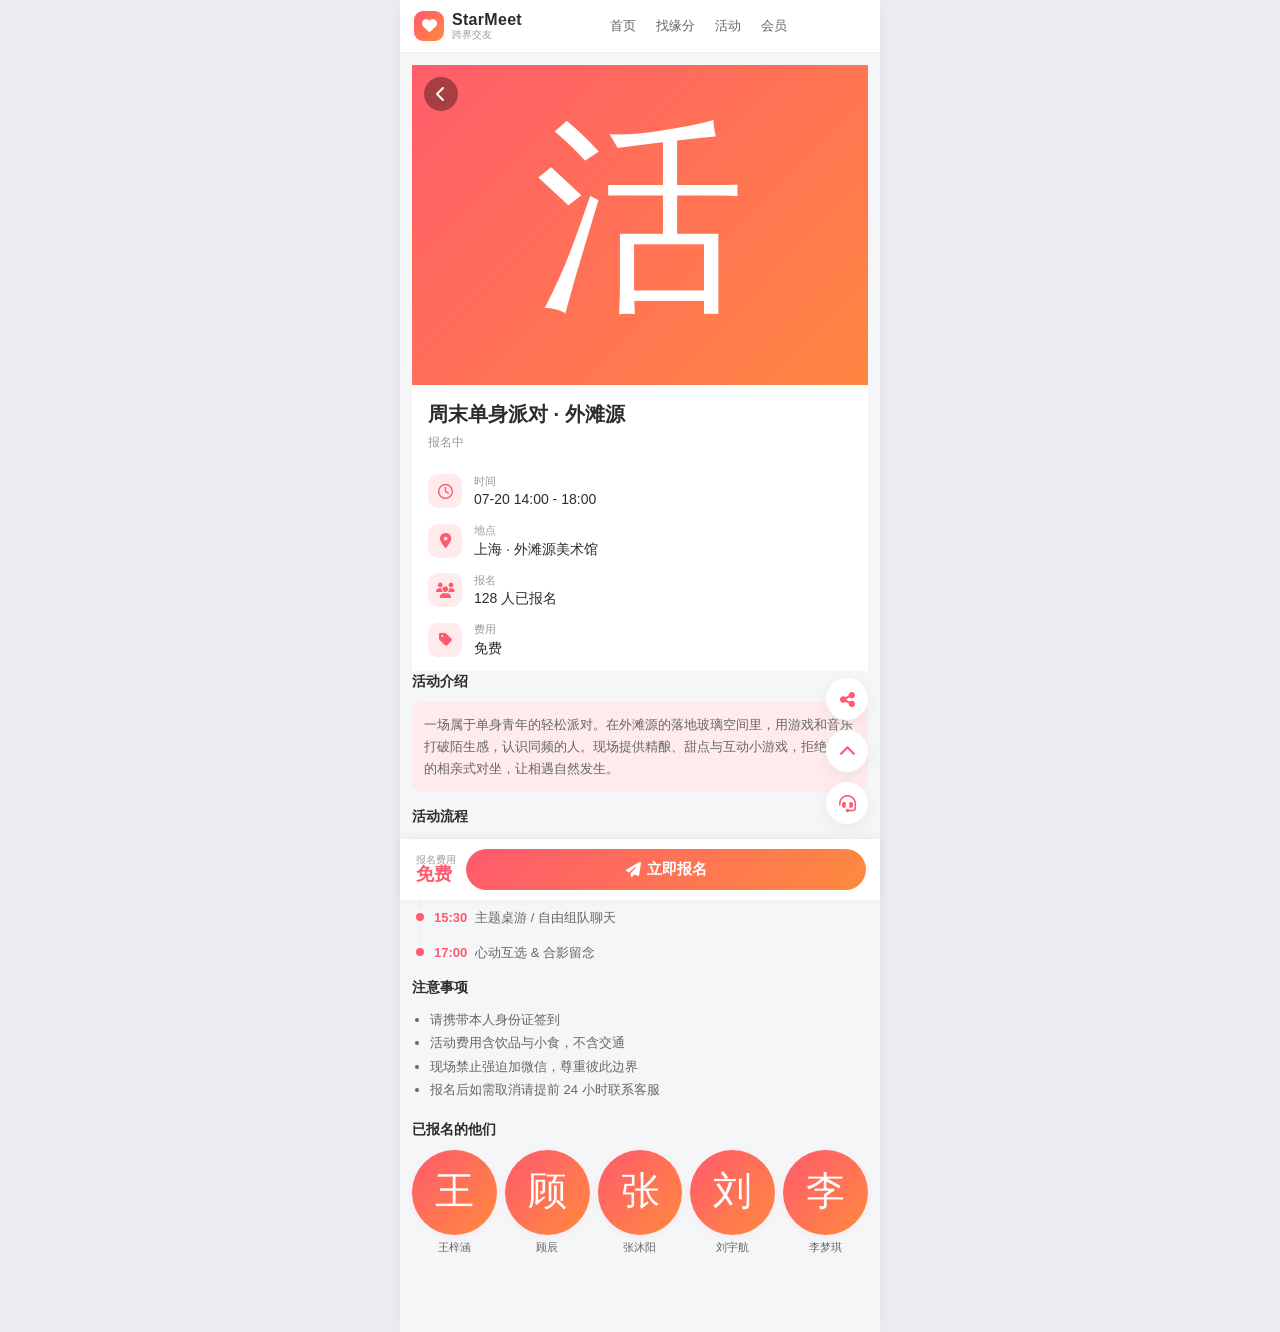
==== activity-detail.html @ fef8a8aa "StarMeet 静态站 v1.0: 主页/找缘分/活动/会员详情 + 活动详情页" ====
<!DOCTYPE html>
<html lang="zh-CN">
<head>
  <meta charset="UTF-8">
  <meta name="viewport" content="width=device-width, initial-scale=1.0, maximum-scale=1.0, user-scalable=no, viewport-fit=cover">
  <meta name="theme-color" content="#ff6b9d">
  <title>活动详情 - StarMeet</title>
  <link rel="stylesheet" href="https://cdnjs.cloudflare.com/ajax/libs/font-awesome/6.4.0/css/all.min.css">
  <link rel="stylesheet" href="assets/css/style.css">
</head>
<body>
  <div id="app">
    <header class="topbar">
      <div class="logo">
        <i class="fas fa-heart"></i>
        <span class="logo-text">
          <span class="site-name">StarMeet</span>
          <span class="site-slogan">跨界交友</span>
        </span>
      </div>
      <nav class="tabs">
        <a class="tab" href="index.html">首页</a>
        <a class="tab" href="match.html">找缘分</a>
        <a class="tab" href="activity.html">活动</a>
        <a class="tab" href="javascript:void(0)" onclick="App.openService()">会员</a>
      </nav>
    </header>

    <main class="content">
      <div class="page active profile-detail-page">
        <!-- 封面大图 -->
        <div class="pdp-header">
          <img id="actCover" src="" alt="活动封面" onerror="avatarFallback(this,'活')">
          <button class="pdp-back-btn" onclick="location.href='activity.html'"><i class="fas fa-chevron-left"></i></button>
        </div>

        <!-- 标题行 -->
        <div class="pdp-name-row">
          <h1 id="actTitle">活动标题</h1>
          <span class="pdp-uid" id="actStatus">报名中</span>
        </div>

        <!-- 信息卡片 -->
        <div class="act-detail-meta">
          <div class="act-meta-row"><i class="far fa-clock"></i><div><span class="label">时间</span><span class="val" id="actTime"></span></div></div>
          <div class="act-meta-row"><i class="fas fa-map-marker-alt"></i><div><span class="label">地点</span><span class="val" id="actLoc"></span></div></div>
          <div class="act-meta-row"><i class="fas fa-users"></i><div><span class="label">报名</span><span class="val" id="actJoined"></span></div></div>
          <div class="act-meta-row"><i class="fas fa-tag"></i><div><span class="label">费用</span><span class="val" id="actPrice"></span></div></div>
        </div>

        <!-- 活动介绍 -->
        <div class="pdp-section">
          <div class="pds-title">活动介绍</div>
          <div id="actIntro" class="act-intro"></div>
        </div>

        <!-- 活动流程 -->
        <div class="pdp-section" style="margin-top:14px;">
          <div class="pds-title">活动流程</div>
          <ul class="act-schedule" id="actSchedule"></ul>
        </div>

        <!-- 注意事项 -->
        <div class="pdp-section" style="margin-top:14px;">
          <div class="pds-title">注意事项</div>
          <ul class="act-tips" id="actTips"></ul>
        </div>

        <!-- 已报名的他们 -->
        <div class="pdp-suggest">
          <div class="psug-header"><div class="psug-title">已报名的他们</div></div>
          <div class="psug-list" id="actParticipants"></div>
        </div>
      </div>
    </main>

    <!-- 底部操作栏 -->
    <div class="pdp-bottom-bar">
      <div class="act-price-box">
        <span class="act-price-label">报名费用</span>
        <span class="act-price-val" id="actPriceFoot"></span>
      </div>
      <button class="pdb-contact-btn" id="actJoinBtn" onclick="App.openService()"><i class="fas fa-paper-plane"></i> 立即报名</button>
    </div>

    <div class="fab-container">
      <a class="fab-btn" onclick="App.sharePage()"><i class="fas fa-share-alt"></i></a>
      <a class="fab-btn" onclick="window.scrollTo({top:0,behavior:'smooth'})"><i class="fas fa-chevron-up"></i></a>
      <a class="fab-btn" onclick="App.openService()"><i class="fas fa-headset"></i></a>
    </div>

    <!-- 客服弹窗 -->
    <div class="modal-mask" id="serviceModal" onclick="if(event.target===this)App.closeService()">
      <div class="service-card">
        <button class="modal-close" onclick="App.closeService()"><i class="fas fa-times"></i></button>
        <div class="service-head"><i class="fas fa-headset"></i><span id="serviceNameVal">StarMeet 客服小助手</span></div>
        <div class="service-qr"><img id="serviceQrImg" src="" alt="客服微信二维码"></div>
        <div class="service-tip">长按二维码识别，或添加下方微信号</div>
        <div class="service-wechat" onclick="App.copyWechat()" title="点击复制">
          <span class="wx-label">微信号</span>
          <span class="wx-id" id="serviceWechatVal">StarMeet_KF</span>
          <i class="fas fa-copy"></i>
        </div>
        <div class="service-copy-hint">点击上方微信号即可复制</div>
      </div>
    </div>

    <div id="toast" class="toast"></div>
  </div>

  <script src="assets/js/main.js"></script>
</body>
</html>
---- assets/css/style.css ----
/* ===========================================================
   StarMeet 静态模仿站 — 共享样式
   设计系统取自 http://111.231.8.205 (StarMeet-跨界交友)
   =========================================================== */

:root {
  --primary: #ff5a6e;
  --primary-light: #ffeaec;
  --primary-dark: #e54e52;
  --gold: #f6c453;
  --green: #4cd964;
  --bg: #f5f6f8;
  --card-bg: #ffffff;
  --text: #2c2c2c;
  --text-2: #666;
  --text-3: #999;
  --border: #eef0f3;
  --shadow-sm: 0 2px 8px rgba(255, 90, 110, 0.08);
  --shadow-md: 0 4px 16px rgba(0, 0, 0, 0.06);
  --shadow-lg: 0 8px 24px rgba(255, 90, 110, 0.12);
  --gradient-primary: linear-gradient(135deg, #ff5a6e 0%, #ff8a3d 100%);
  --gradient-cool: linear-gradient(135deg, #722ed1 0%, #b37feb 100%);
  --safe-bottom: env(safe-area-inset-bottom);
  --app-max: 480px;
}

* { box-sizing: border-box; -webkit-tap-highlight-color: transparent; }

html, body { margin: 0; padding: 0; }

body {
  font-family: -apple-system, BlinkMacSystemFont, "PingFang SC", "Helvetica Neue", "Microsoft YaHei", sans-serif;
  background: #eceef1;
  color: var(--text);
  font-size: 14px;
  -webkit-font-smoothing: antialiased;
  line-height: 1.5;
}

a { text-decoration: none; color: inherit; }
img { display: block; max-width: 100%; }
button { font-family: inherit; cursor: pointer; }

/* 居中手机列（H5 风格） */
#app {
  max-width: var(--app-max);
  margin: 0 auto;
  background: var(--bg);
  min-height: 100vh;
  position: relative;
  box-shadow: 0 0 24px rgba(0, 0, 0, 0.06);
  overflow: hidden;
}

/* ===================== 顶部导航 ===================== */
.topbar {
  position: sticky;
  top: 0;
  z-index: 100;
  display: flex;
  align-items: center;
  gap: 10px;
  padding: 10px 14px;
  background: #fff;
  border-bottom: 1px solid var(--border);
}
.topbar .logo { display: flex; align-items: center; gap: 8px; flex-shrink: 0; }
.topbar .logo .fa-heart {
  color: #fff;
  background: var(--gradient-primary);
  width: 30px; height: 30px;
  border-radius: 9px;
  display: flex; align-items: center; justify-content: center;
  font-size: 15px;
  box-shadow: var(--shadow-sm);
}
.logo-text { display: flex; flex-direction: column; line-height: 1.1; }
.logo-text .site-name { font-weight: 700; font-size: 16px; color: var(--text); letter-spacing: .3px; }
.logo-text .site-slogan { font-size: 10px; color: var(--text-3); }

.topbar .tabs { display: flex; gap: 4px; flex: 1; justify-content: center; overflow-x: auto; }
.topbar .tabs::-webkit-scrollbar { display: none; }
.topbar .tab {
  position: relative;
  padding: 6px 8px;
  font-size: 13px;
  color: var(--text-2);
  white-space: nowrap;
  transition: color .2s;
}
.topbar .tab.active { color: var(--primary); font-weight: 600; }
.topbar .tab.active::after {
  content: "";
  position: absolute;
  left: 50%; transform: translateX(-50%);
  bottom: -2px;
  width: 20px; height: 2px;
  background: var(--primary);
  border-radius: 2px;
}
.topbar-right { flex-shrink: 0; }
.link-btn {
  color: var(--primary);
  font-size: 13px;
  padding: 4px 10px;
  border-radius: 14px;
  background: var(--primary-light);
}

/* ===================== 安全提示 ===================== */
.safety-tip {
  background: #fff7e6;
  color: #ad6800;
  font-size: 12px;
  padding: 7px 14px;
  display: flex;
  align-items: center;
  gap: 6px;
  border-bottom: 1px solid #ffe7ba;
}

/* ===================== 内容区 ===================== */
.content {
  padding: 12px 12px calc(64px + var(--safe-bottom) + 12px);
  min-height: 60vh;
}
.page { animation: fadeIn .25s ease; }
@keyframes fadeIn { from { opacity: 0; transform: translateY(6px); } to { opacity: 1; transform: none; } }

.section-title {
  font-size: 16px;
  font-weight: 700;
  color: var(--text);
  margin: 18px 4px 10px;
  display: flex;
  align-items: center;
  justify-content: space-between;
}
.section-title .more { color: var(--text-3); font-size: 12px; font-weight: normal; }
.section-title-row { display: flex; align-items: center; gap: 8px; }

/* ===================== 轮播 banner ===================== */
.banner-carousel {
  position: relative;
  border-radius: 14px;
  overflow: hidden;
  box-shadow: var(--shadow-sm);
}
.banner-track { display: flex; transition: transform .4s ease; }
.banner-slide {
  position: relative;
  flex: 0 0 100%;
  height: 160px;
  display: flex;
  align-items: flex-end;
  color: #fff;
}
.banner-mask {
  position: absolute; inset: 0;
  background: linear-gradient(180deg, rgba(0,0,0,.05) 0%, rgba(0,0,0,.45) 100%);
}
.banner-content { position: relative; padding: 16px 18px; z-index: 1; }
.banner-content h2 { margin: 0 0 4px; font-size: 20px; font-weight: 700; text-shadow: 0 1px 3px rgba(0,0,0,.25); }
.banner-content p { margin: 0; font-size: 13px; opacity: .95; text-shadow: 0 1px 3px rgba(0,0,0,.25); }
.banner-cta {
  margin-top: 10px;
  display: inline-block;
  background: #fff;
  color: var(--primary);
  padding: 5px 14px;
  border-radius: 16px;
  font-size: 12px;
  font-weight: 600;
}
.banner-dots {
  position: absolute;
  bottom: 8px; right: 12px;
  display: flex; gap: 5px; z-index: 2;
}
.banner-dots .dot {
  width: 6px; height: 6px; border-radius: 50%;
  background: rgba(255,255,255,.5);
  transition: all .3s;
}
.banner-dots .dot.active { background: #fff; width: 14px; border-radius: 3px; }

/* ===================== 快捷入口 ===================== */
.quick-grid {
  display: grid;
  grid-template-columns: repeat(4, 1fr);
  gap: 10px;
  background: #fff;
  border-radius: 14px;
  padding: 14px 8px;
  box-shadow: var(--shadow-sm);
}
.quick-grid .item { text-align: center; cursor: pointer; }
.quick-grid .icon {
  width: 46px; height: 46px;
  margin: 0 auto 6px;
  border-radius: 14px;
  display: flex; align-items: center; justify-content: center;
  font-size: 22px;
  color: #fff;
  background: var(--gradient-primary);
  box-shadow: var(--shadow-sm);
}
.quick-grid .label { font-size: 12px; color: var(--text); font-weight: 500; }
.quick-grid .sub { font-size: 10px; color: var(--text-3); margin-top: 1px; }

/* ===================== 今日之星 ===================== */
.star-row { display: grid; grid-template-columns: repeat(3, 1fr); gap: 10px; }
.star-card {
  background: #fff;
  border-radius: 14px;
  padding: 14px 8px;
  text-align: center;
  box-shadow: var(--shadow-sm);
  cursor: pointer;
  transition: transform .15s;
}
.star-card:active { transform: scale(.97); }
.star-avatar {
  position: relative;
  width: 56px; height: 56px;
  margin: 0 auto 8px;
  border-radius: 50%;
  overflow: hidden;
  border: 2px solid var(--gold);
}
.star-avatar img { width: 100%; height: 100%; object-fit: cover; }
.star-avatar .online-dot {
  position: absolute; right: 2px; bottom: 2px;
  width: 10px; height: 10px; border-radius: 50%;
  background: var(--green); border: 2px solid #fff;
}
.star-name { font-size: 13px; font-weight: 600; color: var(--text); }
.star-meta { font-size: 11px; color: var(--text-3); margin-top: 2px; }
.star-job { font-size: 11px; color: var(--primary); margin-top: 2px; }

/* ===================== 最新嘉宾（左文右图卡片） ===================== */
.member-list { display: flex; flex-direction: column; gap: 10px; }
.member-card {
  display: flex;
  background: #fff;
  border-radius: 14px;
  overflow: hidden;
  box-shadow: var(--shadow-sm);
  cursor: pointer;
  transition: transform .15s;
}
.member-card:active { transform: scale(.99); }
.member-card-photo {
  position: relative;
  width: 110px;
  flex-shrink: 0;
}
.member-card-photo img { width: 100%; height: 100%; min-height: 132px; object-fit: cover; }
.vip-tag {
  position: absolute; top: 8px; left: 8px;
  background: var(--gold); color: #5a3b00;
  font-size: 10px; font-weight: 700;
  padding: 2px 7px; border-radius: 10px;
}
.member-card-info { flex: 1; padding: 12px 12px 10px; display: flex; flex-direction: column; }
.member-card-info .row1 .meta-name { font-size: 16px; font-weight: 700; }
.row-birthjob { display: flex; align-items: baseline; gap: 8px; margin: 4px 0; }
.birth-year { font-size: 17px; font-weight: 700; color: var(--primary); }
.job { font-weight: 500; color: var(--primary); font-size: 12px; }
.row2 { display: flex; flex-wrap: wrap; gap: 4px 10px; font-size: 11px; color: var(--text-3); margin-top: 2px; }
.row3 { margin-top: auto; display: flex; align-items: center; justify-content: space-between; padding-top: 8px; }
.apply-btn {
  background: var(--gradient-primary);
  color: #fff; border: none;
  padding: 6px 14px; border-radius: 16px;
  font-size: 12px; font-weight: 600;
}
.apply-btn.liked { background: #fff0f3; color: var(--primary); border: 1px solid var(--primary); }

/* ===================== 交友活动 / 资讯 横滑卡 ===================== */
.activity-list.activity-row {
  display: flex;
  gap: 10px;
  overflow-x: auto;
  padding-bottom: 4px;
  scroll-snap-type: x mandatory;
}
.activity-list.activity-row::-webkit-scrollbar { display: none; }
.activity-list.activity-row { cursor: grab; }
.activity-list.activity-row:active { cursor: grabbing; }
.activity-list.activity-row * { user-select: none; -webkit-user-select: none; }
.activity-card {
  flex: 0 0 230px;
  scroll-snap-align: start;
  background: #fff;
  border-radius: 14px;
  overflow: hidden;
  box-shadow: var(--shadow-sm);
  cursor: pointer;
}
.activity-cover {
  height: 110px;
  position: relative;
  display: flex; align-items: flex-end;
}
.status-badge {
  position: absolute; top: 8px; left: 8px;
  background: rgba(0,0,0,.55); color: #fff;
  font-size: 10px; padding: 2px 8px; border-radius: 10px;
}
.activity-info { padding: 10px 12px 12px; }
.activity-title { font-size: 14px; font-weight: 600; color: var(--text); }
.activity-countdown { font-size: 12px; color: var(--primary); margin-top: 4px; }
.activity-countdown b { font-weight: 700; }
.activity-place { font-size: 11px; color: var(--text-3); margin-top: 4px; }

.article-card {
  flex: 0 0 200px;
  scroll-snap-align: start;
  background: #fff;
  border-radius: 14px;
  overflow: hidden;
  box-shadow: var(--shadow-sm);
  cursor: pointer;
}
.article-thumb { height: 96px; }
.article-info { padding: 8px 10px 10px; }
.article-title { font-size: 13px; font-weight: 600; color: var(--text); line-height: 1.4;
  display: -webkit-box; -webkit-line-clamp: 2; -webkit-box-orient: vertical; overflow: hidden; }
.article-meta { display: flex; gap: 10px; font-size: 11px; color: var(--text-3); margin-top: 6px; }

/* ===================== 找缘分：用户网格 ===================== */
.filter-bar {
  display: flex;
  gap: 8px;
  overflow-x: auto;
  padding: 4px 0 8px;
}
.filter-bar::-webkit-scrollbar { display: none; }
.chip {
  flex-shrink: 0;
  padding: 6px 14px;
  background: #fff;
  border-radius: 18px;
  font-size: 13px;
  color: var(--text-2);
  border: 1px solid var(--border);
  cursor: pointer;
  transition: all .2s;
}
.chip.active { background: var(--primary); color: #fff; border-color: var(--primary); }

.user-grid {
  display: grid;
  grid-template-columns: repeat(2, 1fr);
  gap: 10px;
  margin-top: 6px;
}
.grid-card {
  position: relative;
  background: #fff;
  border-radius: 14px;
  overflow: hidden;
  box-shadow: var(--shadow-sm);
  cursor: pointer;
  transition: transform .15s;
}
.grid-card:active { transform: scale(.98); }
.grid-card > img {
  width: 100%; height: 200px; object-fit: cover;
}
.grid-card .vip-tag { position: absolute; top: 8px; left: 8px; }
.grid-card .info { padding: 8px 10px 10px; }
.grid-card .name { font-size: 14px; font-weight: 600; color: var(--text); }
.grid-card .meta { font-size: 11px; color: var(--text-3); margin-top: 2px;
  white-space: nowrap; overflow: hidden; text-overflow: ellipsis; }
.grid-card .like {
  margin-top: 8px;
  width: 100%;
  background: var(--primary-light);
  color: var(--primary);
  border: 1px solid var(--primary);
  border-radius: 16px;
  padding: 6px 0;
  font-size: 12px; font-weight: 600;
  display: flex; align-items: center; justify-content: center; gap: 5px;
}
.grid-card .like.liked { background: var(--primary); color: #fff; }

/* ===================== 活动页：列表卡片 ===================== */
.act-card {
  background: #fff;
  border-radius: 14px;
  overflow: hidden;
  margin-bottom: 12px;
  cursor: pointer;
  box-shadow: var(--shadow-sm);
  transition: transform .15s;
}
.act-card:active { transform: scale(.99); }
.act-card > img { width: 100%; height: 160px; object-fit: cover; }
.act-card .body { padding: 12px 14px 14px; }
.act-card h3 { margin: 0 0 6px; font-size: 16px; font-weight: 700; color: var(--text); }
.act-card .meta { color: var(--text-3); font-size: 12px; line-height: 1.7; }
.act-card .footer {
  display: flex; justify-content: space-between; align-items: center;
  margin-top: 10px; padding-top: 10px; border-top: 1px solid var(--border);
}
.act-card .price { font-size: 15px; font-weight: 700; color: var(--primary); }
.act-card .price.free { color: var(--green); }
.act-card .join-btn {
  background: var(--gradient-primary); color: #fff;
  font-size: 12px; padding: 5px 12px; border-radius: 14px;
}

/* ===================== 会员详情页 ===================== */
.profile-detail-page { background: var(--bg); }
.pdp-header {
  position: relative;
  height: 320px;
  background: var(--gradient-primary);
}
.pdp-header > img { width: 100%; height: 100%; object-fit: cover; }
.pdp-back-btn {
  position: absolute; top: 12px; left: 12px;
  width: 34px; height: 34px; border-radius: 50%;
  background: rgba(0,0,0,.35); color: #fff; border: none;
  font-size: 16px; display: flex; align-items: center; justify-content: center;
}
.pdp-name-row { background: #fff; padding: 14px 16px 10px; }
.pdp-name-row h1 {
  margin: 0; font-size: 20px; font-weight: 700; color: var(--text);
  display: flex; align-items: center; gap: 6px;
}
.pdp-gender-icon .fa-mars { color: #4a9dff; }
.pdp-gender-icon .fa-venus { color: var(--primary); }
.pdp-uid { font-size: 12px; color: var(--text-3); margin-top: 4px; display: block; }
.pdp-location { font-size: 12px; color: var(--text-2); margin-top: 4px; display: flex; align-items: center; gap: 4px; }

.pdp-tags { display: flex; flex-wrap: wrap; gap: 6px; padding: 10px 16px; background: #fff; }
.pdp-tag {
  font-size: 12px; padding: 4px 10px; border-radius: 12px; font-weight: 500;
}
.pdp-tag-age { background: #fff0f3; color: var(--primary); }
.pdp-tag-height { background: #eef6ff; color: #4a9dff; }
.pdp-tag-zodiac { background: #fff7e6; color: #d48806; }
.pdp-tag-job { background: #f6f0ff; color: #722ed1; }
.pdp-tag-income { background: #e9f9ee; color: #2ba84a; }

.pdp-tabs {
  display: flex;
  background: #fff;
  margin-top: 8px;
  border-bottom: 1px solid var(--border);
}
.pdp-tab {
  flex: 1; text-align: center;
  padding: 12px 0; font-size: 14px; color: var(--text-2);
  position: relative; cursor: pointer;
}
.pdp-tab.active { color: var(--primary); font-weight: 600; }
.pdp-tab.active::after {
  content: ""; position: absolute; bottom: 0; left: 50%; transform: translateX(-50%);
  width: 28px; height: 3px; background: var(--primary); border-radius: 2px;
}
.pdp-tab-panel { display: none; padding: 14px 16px; }
.pdp-tab-panel.active { display: block; }

.pds-title { font-size: 14px; font-weight: 700; margin-bottom: 10px; color: var(--text); }
.pds-grid { display: grid; grid-template-columns: repeat(2, 1fr); gap: 10px; }
.pds-field {
  background: #fff; border-radius: 10px; padding: 10px 12px;
  display: flex; flex-direction: column; gap: 3px;
}
.pds-field.pds-full { grid-column: 1 / -1; }
.pds-field .label { font-size: 11px; color: var(--text-3); }
.pds-field .value { font-size: 13px; color: var(--text); }

.pdp-suggest { margin-top: 18px; }
.psug-header { margin-bottom: 10px; }
.psug-title { font-size: 14px; font-weight: 700; }
.psug-list { display: grid; grid-template-columns: repeat(5, 1fr); gap: 8px; }
.psug-item { text-align: center; cursor: pointer; }
.psug-avatar { width: 100%; aspect-ratio: 1; border-radius: 50%; overflow: hidden; box-shadow: var(--shadow-sm); }
.psug-avatar img { width: 100%; height: 100%; object-fit: cover; }
.psug-name { font-size: 11px; color: var(--text-2); margin-top: 4px;
  white-space: nowrap; overflow: hidden; text-overflow: ellipsis; }

.pdp-bottom-bar {
  position: fixed; left: 50%; transform: translateX(-50%);
  bottom: 0; width: 100%; max-width: var(--app-max);
  background: #fff;
  display: flex; align-items: center; gap: 10px;
  padding: 10px 14px;
  padding-bottom: calc(10px + var(--safe-bottom));
  box-shadow: 0 -2px 10px rgba(0,0,0,.06);
  z-index: 90;
}
.pdp-bottom-bar .pdb-action {
  background: none; border: none;
  display: flex; flex-direction: column; align-items: center;
  font-size: 11px; color: var(--text-2); gap: 2px; flex-shrink: 0;
}
.pdp-bottom-bar .pdb-like-btn.liked { color: var(--primary); }
.pdp-bottom-bar .pdb-contact-btn {
  flex: 1;
  background: var(--gradient-primary); color: #fff; border: none;
  border-radius: 24px; padding: 11px 0; font-size: 15px; font-weight: 600;
  display: flex; align-items: center; justify-content: center; gap: 6px;
}
.pdp-bottom-bar .pdb-contact-btn.disabled {
  background: #c9ced6; color: #fff; cursor: not-allowed;
}
.profile-detail-page .content { padding-bottom: calc(70px + var(--safe-bottom)); }

/* ===================== 活动详情 ===================== */
.act-detail-meta {
  background: #fff; padding: 12px 16px;
  display: flex; flex-direction: column; gap: 12px;
}
.act-meta-row { display: flex; align-items: center; gap: 12px; }
.act-meta-row > i {
  width: 34px; height: 34px; border-radius: 10px;
  background: var(--primary-light); color: var(--primary);
  display: flex; align-items: center; justify-content: center;
  font-size: 15px; flex-shrink: 0;
}
.act-meta-row .label { display: block; font-size: 11px; color: var(--text-3); }
.act-meta-row .val { display: block; font-size: 14px; color: var(--text); font-weight: 500; }

.act-intro {
  font-size: 13px; line-height: 1.7; color: var(--text-2);
  background: var(--primary-light); padding: 12px; border-radius: 10px;
}

.act-schedule { list-style: none; margin: 0; padding: 0; }
.act-schedule li {
  position: relative; padding: 0 0 16px 22px;
  font-size: 13px; color: var(--text-2); line-height: 1.5;
}
.act-schedule li::before {
  content: ""; position: absolute; left: 4px; top: 5px;
  width: 8px; height: 8px; border-radius: 50%; background: var(--primary);
}
.act-schedule li::after {
  content: ""; position: absolute; left: 7px; top: 13px; bottom: 0;
  width: 2px; background: var(--border);
}
.act-schedule li:last-child { padding-bottom: 0; }
.act-schedule li:last-child::after { display: none; }
.act-schedule .t { color: var(--primary); font-weight: 600; margin-right: 8px; }

.act-tips { margin: 0; padding-left: 18px; }
.act-tips li { font-size: 13px; color: var(--text-2); line-height: 1.8; }

.act-price-box { display: flex; flex-direction: column; line-height: 1.1; flex-shrink: 0; padding-left: 2px; }
.act-price-label { font-size: 10px; color: var(--text-3); }
.act-price-val { font-size: 18px; font-weight: 700; color: var(--primary); }

/* ===================== 底部悬浮导航 ===================== */
.bottombar {
  position: fixed; left: 50%; transform: translateX(-50%);
  bottom: 0; width: 100%; max-width: var(--app-max);
  background: #fff;
  display: flex;
  border-top: 1px solid var(--border);
  padding-bottom: var(--safe-bottom);
  z-index: 95;
}
.btm-btn {
  flex: 1; text-align: center; padding: 7px 0 6px;
  font-size: 11px; color: var(--text-3);
  display: flex; flex-direction: column; align-items: center; gap: 2px;
}
.btm-btn i { font-size: 18px; }
.btm-btn.active { color: var(--primary); }
.btm-btn.active i { transform: scale(1.05); }

/* ===================== 悬浮按钮 ===================== */
.fab-container {
  position: fixed; right: max(12px, calc(50% - var(--app-max)/2 + 12px));
  bottom: 76px;
  display: flex; flex-direction: column; gap: 10px;
  z-index: 96;
}
.fab-btn {
  width: 42px; height: 42px; border-radius: 50%;
  background: #fff; box-shadow: var(--shadow-md);
  display: flex; align-items: center; justify-content: center;
  color: var(--primary); font-size: 17px;
  transition: transform .15s;
}
.fab-btn:active { transform: scale(.9); }

/* ===================== 通用 ===================== */
.empty { text-align: center; color: var(--text-3); padding: 40px 0; font-size: 13px; }
.empty .icon { font-size: 36px; margin-bottom: 8px; }
.loading { text-align: center; color: var(--text-3); padding: 30px 0; font-size: 13px; }

.toast {
  position: fixed; left: 50%; top: 50%;
  transform: translate(-50%, -50%);
  background: rgba(0,0,0,.8); color: #fff;
  padding: 10px 18px; border-radius: 10px; font-size: 13px;
  z-index: 9999; opacity: 0; pointer-events: none;
  transition: opacity .25s; max-width: 70%; text-align: center;
}
.toast.show { opacity: 1; }

/* 头像占位（无图时渐变 + 首字） */
.avatar-fallback {
  display: flex; align-items: center; justify-content: center;
  color: #fff; font-weight: 600; background: var(--gradient-primary);
}

/* ===================== 首页轮播：上传工具 ===================== */
.banner-carousel { position: relative; }
.banner-tools {
  position: absolute; right: 10px; bottom: 10px; z-index: 5;
  display: flex; gap: 6px;
}
.banner-upload, .banner-reset {
  border: none; border-radius: 14px; padding: 5px 12px;
  font-size: 12px; color: #fff; cursor: pointer;
  background: rgba(0,0,0,.45);
  display: inline-flex; align-items: center; gap: 4px;
}
.banner-upload:active, .banner-reset:active { transform: scale(.95); }
.banner-reset { background: rgba(255,90,110,.75); }
.banner-img { width: 100%; height: 100%; object-fit: cover; display: block; }

/* ===================== 客服弹窗 ===================== */
.modal-mask {
  position: fixed; inset: 0; z-index: 10000;
  background: rgba(0,0,0,.5);
  display: none; align-items: center; justify-content: center;
  padding: 24px;
}
.modal-mask.show { display: flex; }
.service-card {
  position: relative; width: 100%; max-width: 320px;
  background: #fff; border-radius: 18px; padding: 28px 22px 22px;
  text-align: center; box-shadow: var(--shadow-lg);
  animation: pop .2s ease;
}
@keyframes pop { from { transform: scale(.9); opacity: 0; } to { transform: scale(1); opacity: 1; } }
.modal-close {
  position: absolute; top: 10px; right: 12px;
  border: none; background: transparent; color: var(--text-3);
  font-size: 18px; cursor: pointer;
}
.service-head {
  display: flex; align-items: center; justify-content: center; gap: 8px;
  font-size: 16px; font-weight: 600; color: var(--text);
  margin-bottom: 16px;
}
.service-head i { color: var(--primary); }
.service-qr {
  width: 200px; height: 200px; margin: 0 auto 12px;
  border: 1px solid var(--border); border-radius: 12px; padding: 8px;
  background: #fff;
}
.service-qr img { width: 100%; height: 100%; object-fit: contain; }
.service-tip { font-size: 12px; color: var(--text-3); margin-bottom: 14px; }
.service-wechat {
  display: inline-flex; align-items: center; gap: 8px;
  background: var(--primary-light); color: var(--primary-dark);
  border-radius: 12px; padding: 10px 16px; cursor: pointer;
  font-size: 15px; font-weight: 600; transition: transform .12s;
}
.service-wechat:active { transform: scale(.97); }
.service-wechat .wx-label { font-size: 12px; font-weight: 400; color: var(--text-2); }
.service-wechat .wx-id { letter-spacing: .5px; }
.service-wechat i { font-size: 13px; opacity: .8; }
.service-copy-hint { font-size: 11px; color: var(--text-3); margin-top: 8px; }
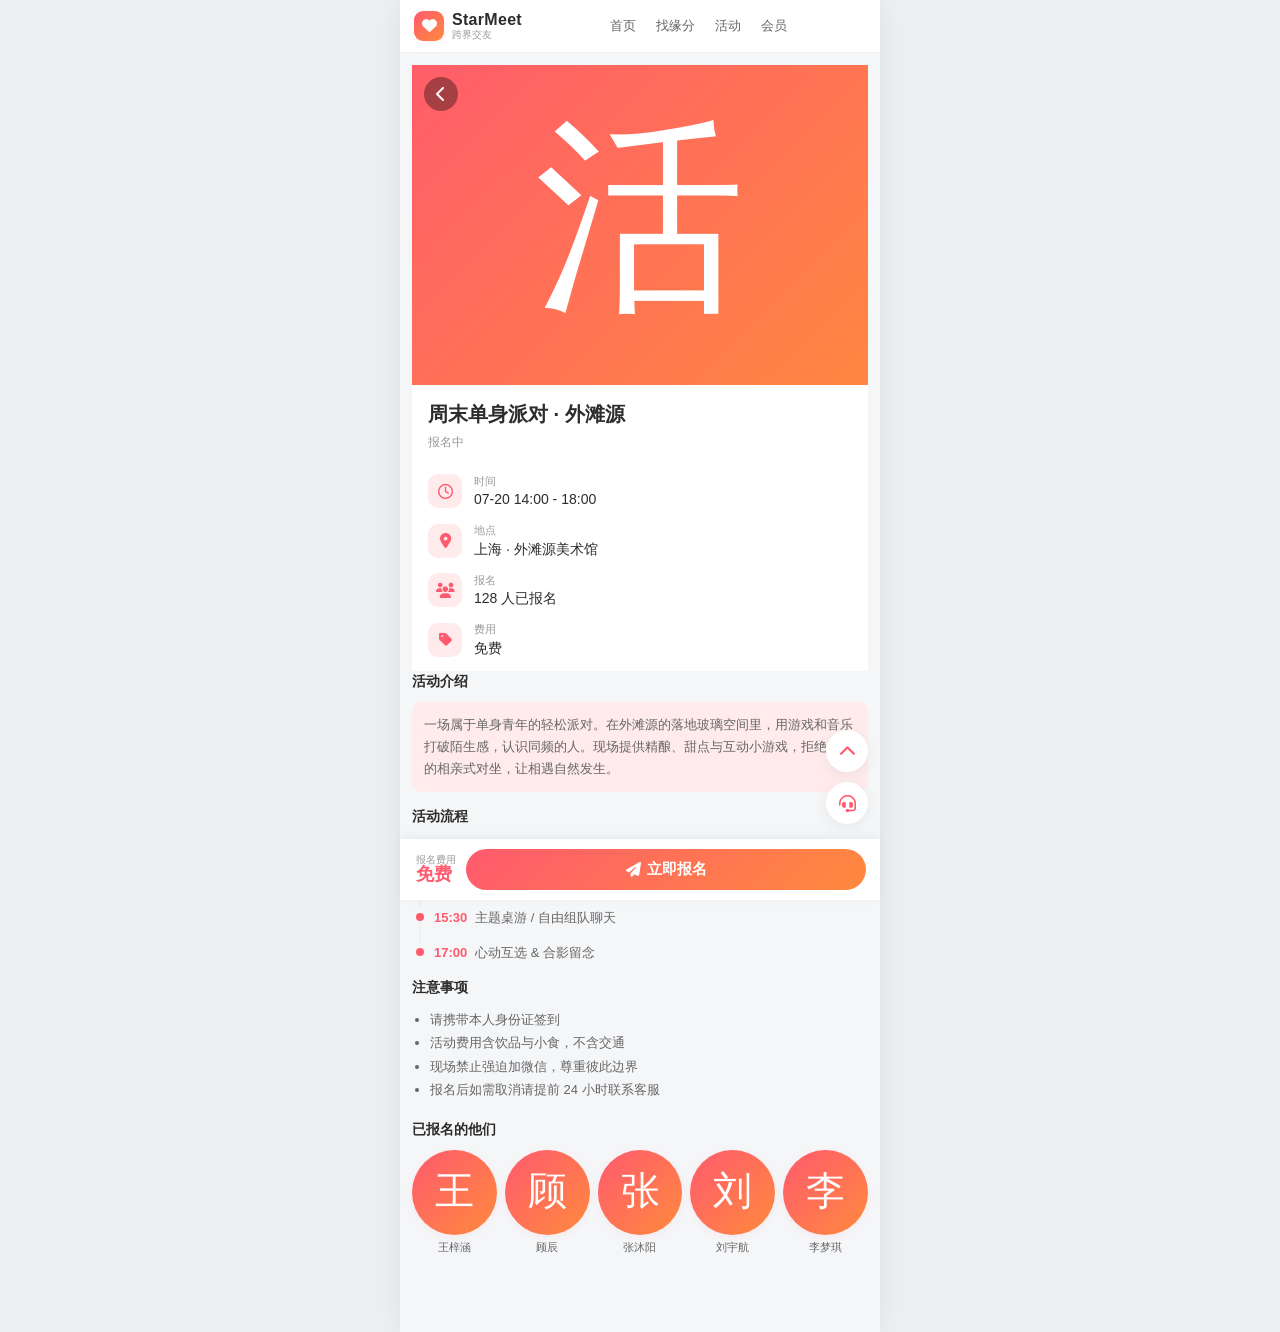
==== commit fd5a1841: "chore: 全站取消VIP等级展示，移除右下角分享浮窗" ====
--- a/activity-detail.html
+++ b/activity-detail.html
@@ -84,7 +84,6 @@
     </div>
 
     <div class="fab-container">
-      <a class="fab-btn" onclick="App.sharePage()"><i class="fas fa-share-alt"></i></a>
       <a class="fab-btn" onclick="window.scrollTo({top:0,behavior:'smooth'})"><i class="fas fa-chevron-up"></i></a>
       <a class="fab-btn" onclick="App.openService()"><i class="fas fa-headset"></i></a>
     </div>
--- a/assets/css/style.css
+++ b/assets/css/style.css
@@ -256,12 +256,6 @@
   flex-shrink: 0;
 }
 .member-card-photo img { width: 100%; height: 100%; min-height: 132px; object-fit: cover; }
-.vip-tag {
-  position: absolute; top: 8px; left: 8px;
-  background: var(--gold); color: #5a3b00;
-  font-size: 10px; font-weight: 700;
-  padding: 2px 7px; border-radius: 10px;
-}
 .member-card-info { flex: 1; padding: 12px 12px 10px; display: flex; flex-direction: column; }
 .member-card-info .row1 .meta-name { font-size: 16px; font-weight: 700; }
 .row-birthjob { display: flex; align-items: baseline; gap: 8px; margin: 4px 0; }
@@ -369,7 +363,6 @@
 .grid-card > img {
   width: 100%; height: 200px; object-fit: cover;
 }
-.grid-card .vip-tag { position: absolute; top: 8px; left: 8px; }
 .grid-card .info { padding: 8px 10px 10px; }
 .grid-card .name { font-size: 14px; font-weight: 600; color: var(--text); }
 .grid-card .meta { font-size: 11px; color: var(--text-3); margin-top: 2px;
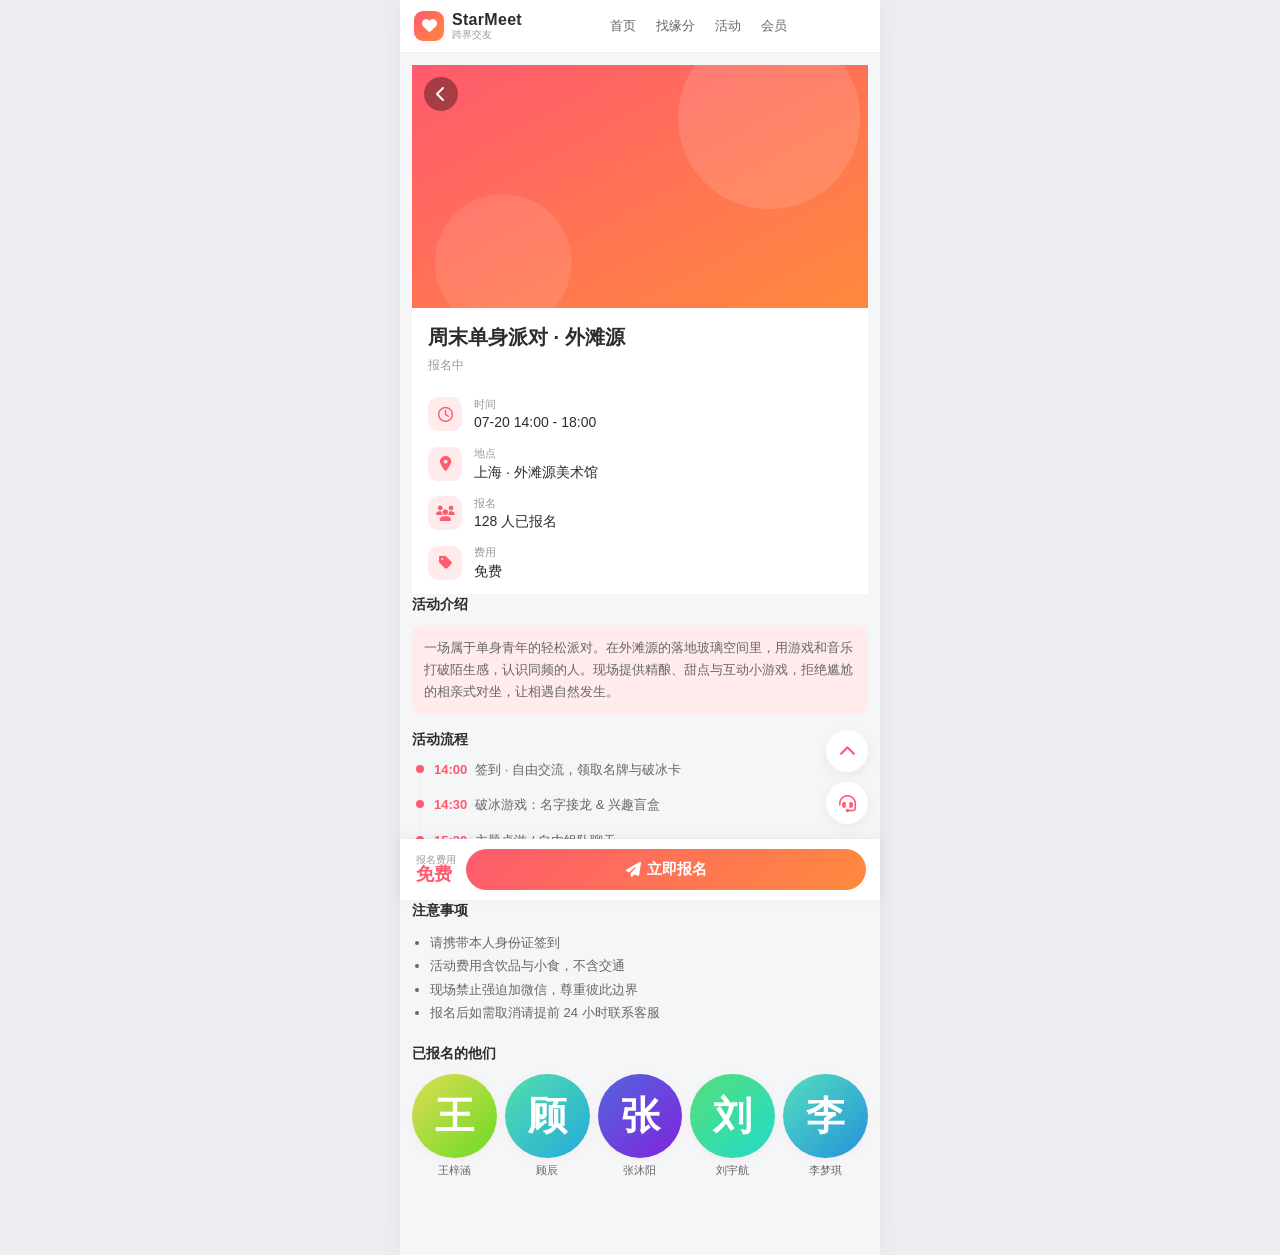
==== commit fa9c99a3: "fix: 客服微信号改为 starmeet_vip（全站一致，二维码编码真实号）" ====
--- a/activity-detail.html
+++ b/activity-detail.html
@@ -97,7 +97,7 @@
         <div class="service-tip">长按二维码识别，或添加下方微信号</div>
         <div class="service-wechat" onclick="App.copyWechat()" title="点击复制">
           <span class="wx-label">微信号</span>
-          <span class="wx-id" id="serviceWechatVal">StarMeet_KF</span>
+          <span class="wx-id" id="serviceWechatVal">starmeet_vip</span>
           <i class="fas fa-copy"></i>
         </div>
         <div class="service-copy-hint">点击上方微信号即可复制</div>
--- a/assets/css/style.css
+++ b/assets/css/style.css
@@ -410,10 +410,9 @@
 .profile-detail-page { background: var(--bg); }
 .pdp-header {
   position: relative;
-  height: 320px;
   background: var(--gradient-primary);
 }
-.pdp-header > img { width: 100%; height: 100%; object-fit: cover; }
+.pdp-header > img { width: 100%; height: auto; display: block; }
 .pdp-back-btn {
   position: absolute; top: 12px; left: 12px;
   width: 34px; height: 34px; border-radius: 50%;
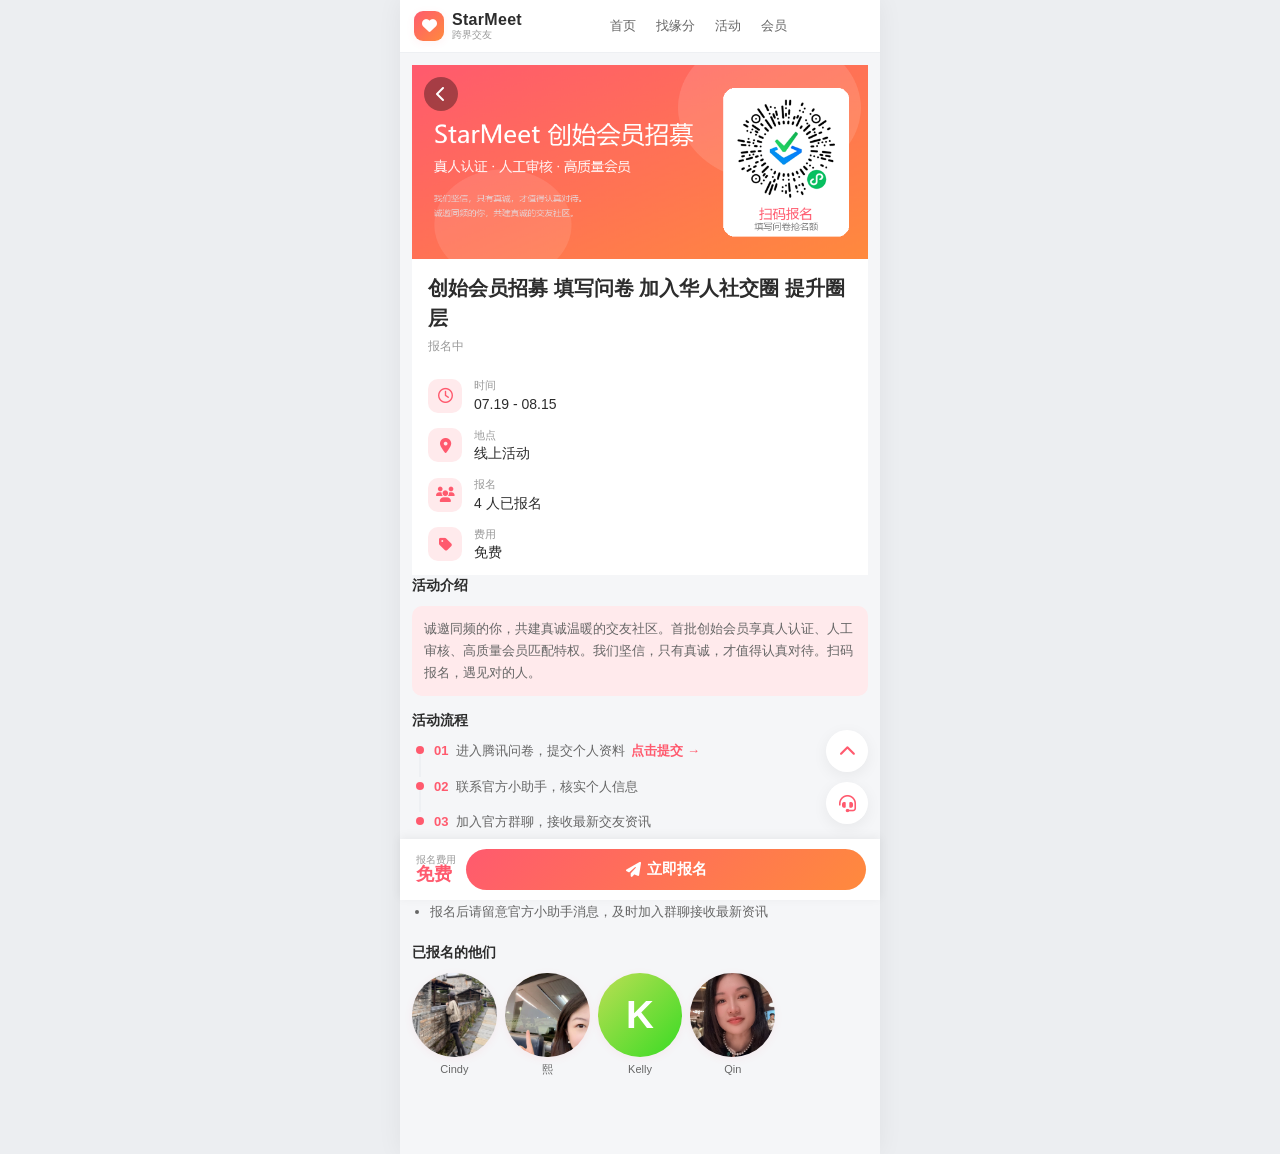
==== commit 9bcc7a8f: "fix: 将90条女性测试数据接入站点(RAW_MEMBERS拼接+全页加载 female-test-data.js)，首页最新嘉宾替换一位为新增女性" ====
--- a/activity-detail.html
+++ b/activity-detail.html
@@ -107,6 +107,7 @@
     <div id="toast" class="toast"></div>
   </div>
 
+  <script src="assets/js/female-test-data.js"></script>
   <script src="assets/js/main.js"></script>
 </body>
 </html>
--- a/assets/css/style.css
+++ b/assets/css/style.css
@@ -253,9 +253,10 @@
 .member-card-photo {
   position: relative;
   width: 110px;
+  height: 132px;
   flex-shrink: 0;
 }
-.member-card-photo img { width: 100%; height: 100%; min-height: 132px; object-fit: cover; }
+.member-card-photo img { width: 100%; height: 100%; object-fit: cover; }
 .member-card-info { flex: 1; padding: 12px 12px 10px; display: flex; flex-direction: column; }
 .member-card-info .row1 .meta-name { font-size: 16px; font-weight: 700; }
 .row-birthjob { display: flex; align-items: baseline; gap: 8px; margin: 4px 0; }
@@ -291,11 +292,18 @@
   overflow: hidden;
   box-shadow: var(--shadow-sm);
   cursor: pointer;
+  display: block;
+  text-decoration: none;
+  color: inherit;
 }
 .activity-cover {
   height: 110px;
   position: relative;
   display: flex; align-items: flex-end;
+}
+.activity-cover-img {
+  width: 100%; height: 110px; object-fit: contain;
+  display: block;
 }
 .status-badge {
   position: absolute; top: 8px; left: 8px;
